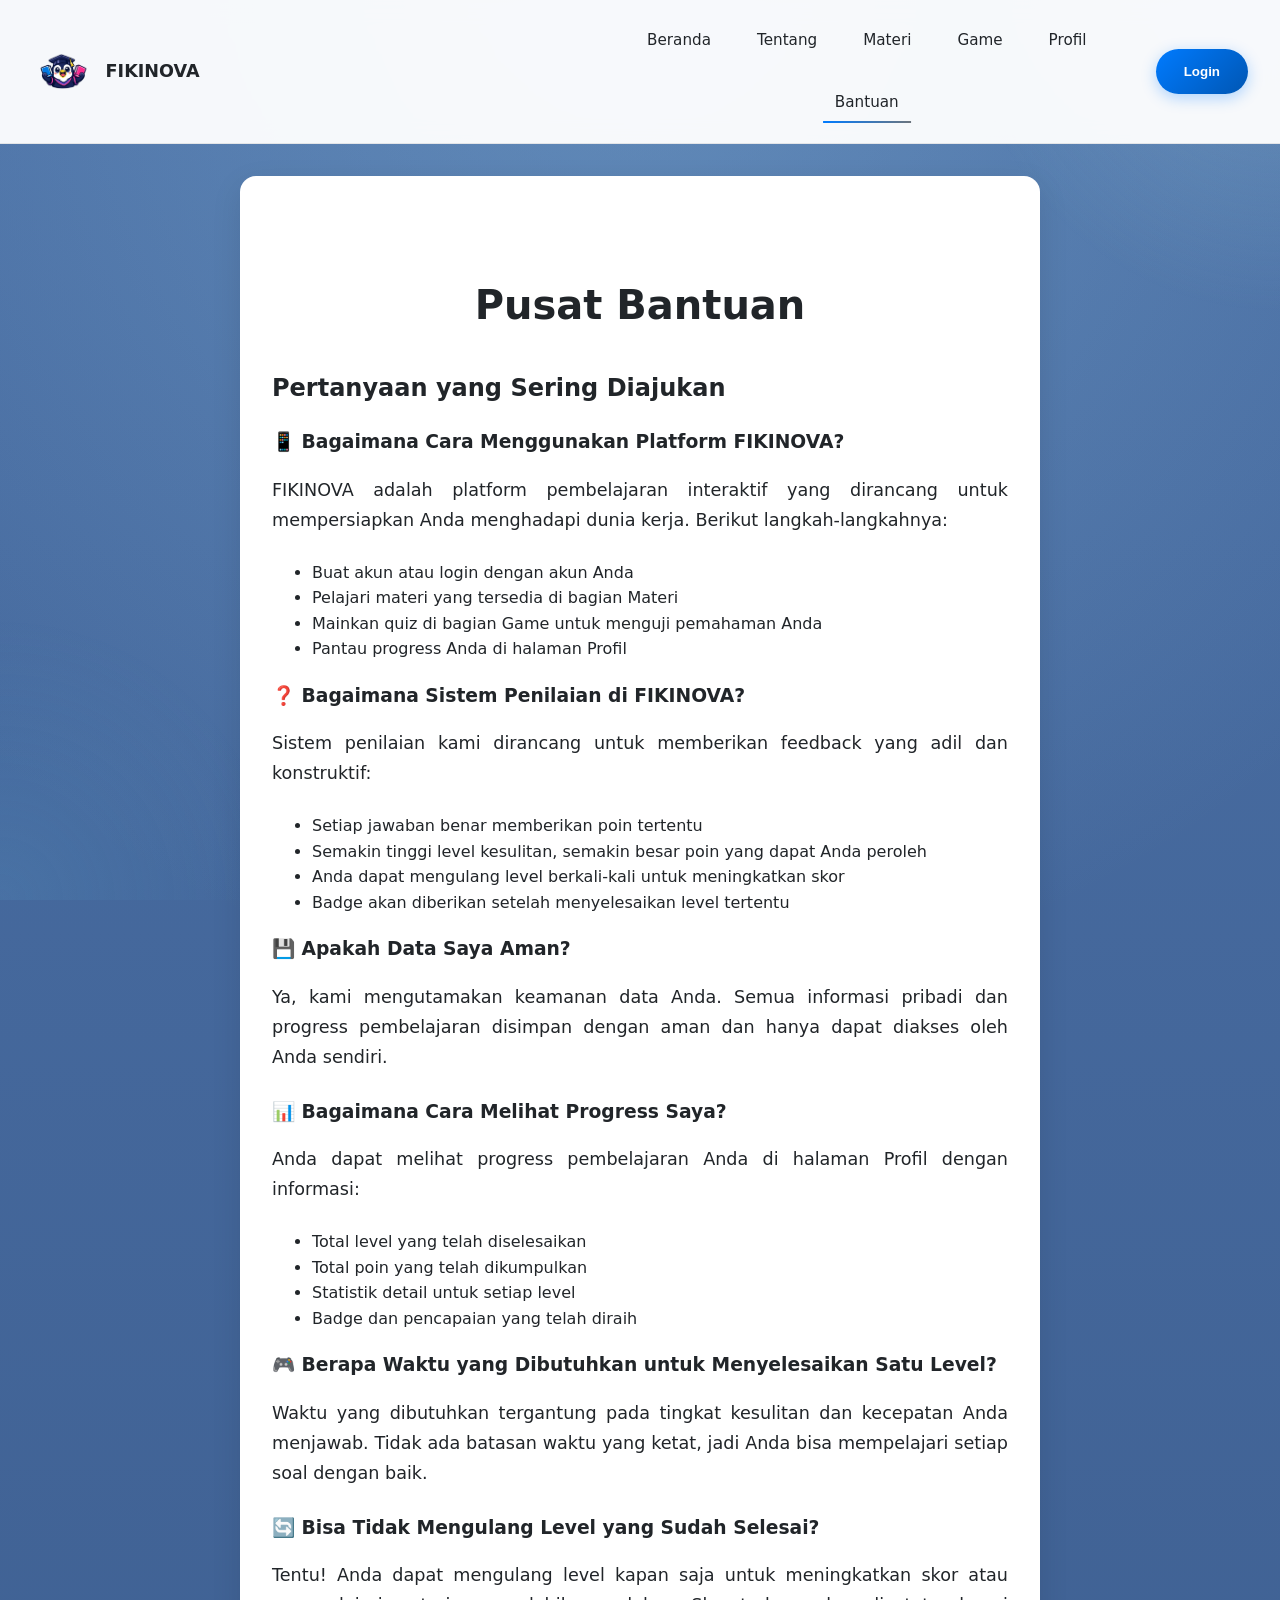
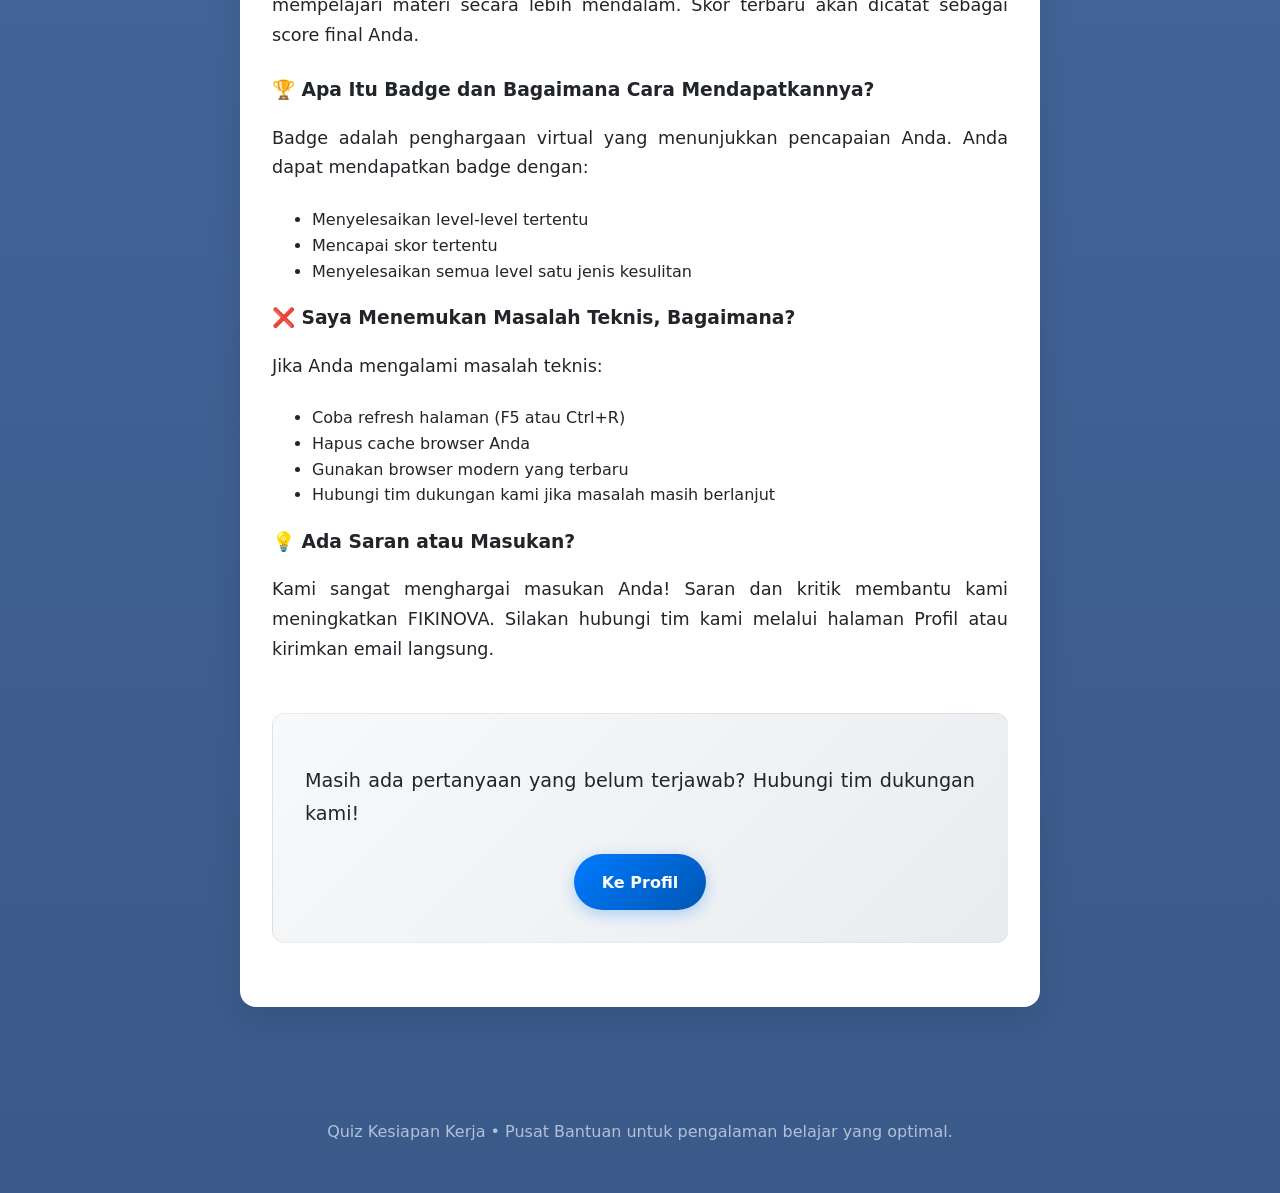
==== pages/bantuan.html @ 4b30118f "first commit" ====
<!DOCTYPE html>
<html lang="id">
<head>
    <meta charset="UTF-8">
    <meta name="viewport" content="width=device-width, initial-scale=1.0">
    <title>Bantuan - Quiz Kesiapan Kerja</title>
    <link rel="icon" type="image/png" href="../img/logo.png">
    <link rel="stylesheet" href="../css/style.css">
    <link rel="stylesheet" href="../css/tentang.css">
</head>
<body>
    <header class="site-header">
        <div class="brand">
            <img src="../img/logo.png" alt="FIKINOVA Logo" class="brand-logo">
            <div>
                <h1>FIKINOVA</h1>
            </div>
        </div>
        <nav class="nav">
            <ul class="menu">
                <li><a href="../index.html" data-page="beranda"><span class="menu-icon">🏠</span> Beranda</a></li>
                <li><a href="tentang.html" data-page="tentang"><span class="menu-icon">ℹ️</span> Tentang</a></li>
                <li><a href="materi.html" data-page="materi"><span class="menu-icon">📚</span> Materi</a></li>
                <li><a href="game.html" data-page="game"><span class="menu-icon">🎮</span> Game</a></li>
                <li><a href="profil.html" data-page="profil"><span class="menu-icon">👤</span> Profil</a></li>
                <li><a href="bantuan.html" data-page="bantuan"><span class="menu-icon">❓</span> Bantuan</a></li>
            </ul>
        </nav>
        <button id="loginButton" class="button button-primary">Login</button>
        <button class="menu-toggle" type="button" aria-label="Toggle menu" aria-expanded="false">
            <span></span>
            <span></span>
            <span></span>
        </button>
    </header>

    <div class="menu-overlay"></div>

    <main>
        <section class="about-section">
            <div class="container">
                <h1>Pusat Bantuan</h1>
                <div class="about-content">
                    <h2>Pertanyaan yang Sering Diajukan</h2>

                    <h3>📱 Bagaimana Cara Menggunakan Platform FIKINOVA?</h3>
                    <p>FIKINOVA adalah platform pembelajaran interaktif yang dirancang untuk mempersiapkan Anda menghadapi dunia kerja. Berikut langkah-langkahnya:</p>
                    <ul>
                        <li>Buat akun atau login dengan akun Anda</li>
                        <li>Pelajari materi yang tersedia di bagian Materi</li>
                        <li>Mainkan quiz di bagian Game untuk menguji pemahaman Anda</li>
                        <li>Pantau progress Anda di halaman Profil</li>
                    </ul>

                    <h3>❓ Bagaimana Sistem Penilaian di FIKINOVA?</h3>
                    <p>Sistem penilaian kami dirancang untuk memberikan feedback yang adil dan konstruktif:</p>
                    <ul>
                        <li>Setiap jawaban benar memberikan poin tertentu</li>
                        <li>Semakin tinggi level kesulitan, semakin besar poin yang dapat Anda peroleh</li>
                        <li>Anda dapat mengulang level berkali-kali untuk meningkatkan skor</li>
                        <li>Badge akan diberikan setelah menyelesaikan level tertentu</li>
                    </ul>

                    <h3>💾 Apakah Data Saya Aman?</h3>
                    <p>Ya, kami mengutamakan keamanan data Anda. Semua informasi pribadi dan progress pembelajaran disimpan dengan aman dan hanya dapat diakses oleh Anda sendiri.</p>

                    <h3>📊 Bagaimana Cara Melihat Progress Saya?</h3>
                    <p>Anda dapat melihat progress pembelajaran Anda di halaman Profil dengan informasi:</p>
                    <ul>
                        <li>Total level yang telah diselesaikan</li>
                        <li>Total poin yang telah dikumpulkan</li>
                        <li>Statistik detail untuk setiap level</li>
                        <li>Badge dan pencapaian yang telah diraih</li>
                    </ul>

                    <h3>🎮 Berapa Waktu yang Dibutuhkan untuk Menyelesaikan Satu Level?</h3>
                    <p>Waktu yang dibutuhkan tergantung pada tingkat kesulitan dan kecepatan Anda menjawab. Tidak ada batasan waktu yang ketat, jadi Anda bisa mempelajari setiap soal dengan baik.</p>

                    <h3>🔄 Bisa Tidak Mengulang Level yang Sudah Selesai?</h3>
                    <p>Tentu! Anda dapat mengulang level kapan saja untuk meningkatkan skor atau mempelajari materi secara lebih mendalam. Skor terbaru akan dicatat sebagai score final Anda.</p>

                    <h3>🏆 Apa Itu Badge dan Bagaimana Cara Mendapatkannya?</h3>
                    <p>Badge adalah penghargaan virtual yang menunjukkan pencapaian Anda. Anda dapat mendapatkan badge dengan:</p>
                    <ul>
                        <li>Menyelesaikan level-level tertentu</li>
                        <li>Mencapai skor tertentu</li>
                        <li>Menyelesaikan semua level satu jenis kesulitan</li>
                    </ul>

                    <h3>❌ Saya Menemukan Masalah Teknis, Bagaimana?</h3>
                    <p>Jika Anda mengalami masalah teknis:</p>
                    <ul>
                        <li>Coba refresh halaman (F5 atau Ctrl+R)</li>
                        <li>Hapus cache browser Anda</li>
                        <li>Gunakan browser modern yang terbaru</li>
                        <li>Hubungi tim dukungan kami jika masalah masih berlanjut</li>
                    </ul>

                    <h3>💡 Ada Saran atau Masukan?</h3>
                    <p>Kami sangat menghargai masukan Anda! Saran dan kritik membantu kami meningkatkan FIKINOVA. Silakan hubungi tim kami melalui halaman Profil atau kirimkan email langsung.</p>

                    <div class="cta-section">
                        <p>Masih ada pertanyaan yang belum terjawab? Hubungi tim dukungan kami!</p>
                        <a href="profil.html" class="button button-primary">Ke Profil</a>
                    </div>
                </div>
            </div>
        </section>
    </main>

    <footer class="site-footer">
        <p>Quiz Kesiapan Kerja • Pusat Bantuan untuk pengalaman belajar yang optimal.</p>
    </footer>

    <script src="../js/main.js"></script>
</body>
</html>
---- css/style.css ----
:root {
    --bg: #0F172E;
    --surface: #1A2847;
    --primary: #4F46E5;
    --secondary: #EC4899;
    --accent: #A855F7;
    --light: #FFFFFF;
    --muted: #D9D9D9;
    --text: #F4F7FF;
    --shadow: rgba(0, 0, 0, 0.25);
}

* {
    box-sizing: border-box;
}

html {
    scroll-behavior: smooth;
}

body {
    margin: 0;
    font-family: Inter, system-ui, -apple-system, BlinkMacSystemFont, 'Segoe UI', sans-serif;
    background: radial-gradient(circle at top, rgba(79, 70, 229, 0.3), transparent 35%),
                radial-gradient(circle at bottom right, rgba(236, 72, 153, 0.2), transparent 40%),
                linear-gradient(135deg, #0F172E 0%, #1a1a3a 50%, #2c1a4a 100%);
    color: var(--text);
    overflow-x: hidden;
}

body::before {
    content: '';
    position: fixed;
    inset: 0;
    background: radial-gradient(circle at top right, rgba(168, 85, 247, 0.15), transparent 20%),
                radial-gradient(circle at bottom left, rgba(79, 70, 229, 0.12), transparent 18%),
                radial-gradient(circle at center, rgba(236, 72, 153, 0.08), transparent 30%);
    pointer-events: none;
}

.site-header {
    position: sticky;
    top: 0;
    z-index: 10;
    display: flex;
    flex-wrap: wrap;
    align-items: center;
    justify-content: space-between;
    gap: 1rem;
    padding: 1.25rem 2rem;
    background: linear-gradient(135deg, rgba(15, 23, 46, 0.95), rgba(42, 26, 74, 0.95));
    border-bottom: 1px solid rgba(79, 70, 229, 0.2);
}

.brand {
    display: flex;
    align-items: center;
    gap: 10px;
}

.brand h1 {
    margin: 0;
    font-size: 1.1rem;
    white-space: nowrap;
}

.brand-logo {
    width: 40px;
    height: 40px;
    object-fit: cover;
    border-radius: 8px;
    background: transparent;
}

.brand h1 {
    margin: 0;
    font-size: 1.1rem;
}

.brand p {
    margin: 0.25rem 0 0;
    color: var(--muted);
    font-size: 0.92rem;
}

/* NAVBAR */
.nav {
    flex: 1; 
    display: flex;
    justify-content: center; 
    align-items: center;
    position: relative;
}

.menu-toggle {
    display: none;
    border: none;
    background: transparent;
    cursor: pointer;
    padding: 0.45rem;
    align-items: center;
    justify-content: center;
    flex-direction: column;
    gap: 5px;
}

.menu-toggle span {
    display: block;
    width: 24px;
    height: 2.5px;
    background: var(--light);
    border-radius: 999px;
}

.menu {
    display: flex;
    list-style: none;
    gap: 12px;
    justify-content: center;
    flex-wrap: nowrap;
    position: static;
    background: none;
    box-shadow: none;
    padding: 0;
}

.menu-title {
    display: none;
}

.menu::before {
    display: none;
}

.menu-icon {
    display: none;
}


.menu a {
    padding: 8px 12px;
    border-radius: 12px;
    display: block;
    text-decoration: none;
    color: var(--light);
    font-weight: 500;
    transition: all 0.3s ease;
    position: relative;
    white-space: nowrap;
    font-size: 0.95rem;
}

.menu a::after {
    content: '';
    position: absolute;
    bottom: 0;
    left: 50%;
    width: 0;
    height: 2px;
    background: linear-gradient(90deg, var(--primary), var(--secondary));
    transition: all 0.3s ease;
    transform: translateX(-50%);
}

.menu a:hover::after,
.menu a.active::after {
    width: 100%;
}

.menu a:hover,
.menu a.active {
    color: var(--accent);
}



.button {
    border: none;
    border-radius: 999px;
    font-weight: 700;
    cursor: pointer;
    transition: transform 0.2s ease, box-shadow 0.2s ease, background-color 0.2s ease;
}

.button:hover {
    transform: translateY(-1px);
}

.button-primary {

    background: linear-gradient(135deg, var(--primary), var(--secondary));
    color: var(--light);
    padding: 0.95rem 1.75rem;
    box-shadow: 0 18px 40px rgba(79, 70, 229, 0.35);
}

.button-secondary,
.button-tertiary {
    background: rgba(15, 15, 15, 0.08);
    color: var(--light);
    padding: 0.95rem 1.75rem;
}

.button-secondary:hover,
.button-tertiary:hover {
    background: rgba(255, 255, 255, 0.14);
}

main {
    padding: 2rem 2rem 4rem;
    position: relative;
    max-width: 1200px;
    margin: 0 auto;
}

.hero {
    display: grid;
    grid-template-columns: 1.2fr 0.8fr;
    gap: 2rem;
    align-items: center;
    min-height: calc(100vh - 96px);
    padding-top: 2rem;
}

.hero-copy {
    max-width: 620px;
}

.eyebrow {
    display: inline-block;
    margin-bottom: 1rem;
    color: var(--secondary);
    text-transform: uppercase;
    letter-spacing: 0.18em;
    font-size: 0.82rem;
}

.hero h2 {
    margin: 0;
    font-size: clamp(2.8rem, 4vw, 4.2rem);
    line-height: 1.02;
}

.hero p {
    margin: 1.4rem 0 0;
    color: rgba(244, 247, 255, 0.9);
    font-size: 1.05rem;
    line-height: 1.8;
}

.hero-actions {
    display: flex;
    flex-wrap: wrap;
    gap: 1rem;
    margin-top: 2rem;
}

.hero-visual {
    display: grid;
    place-items: center;
    position: relative;
    overflow: hidden;
}

.decorative-circle {
    position: absolute;
    border-radius: 50%;
    background: rgba(79, 70, 229, 0.12);
    pointer-events: none;
}

.circle-1 {
    width: 120px;
    height: 120px;
    top: 10%;
    right: 10%;
}

.circle-2 {
    width: 80px;
    height: 80px;
    bottom: 20%;
    left: 15%;
}

.hero-image {
    width: 100%;
    max-width: 400px;
    height: auto;
    border-radius: 28px;
}

.feature-grid {
    display: grid;
    grid-template-columns: repeat(3, minmax(320px, 1fr));
    gap: 1.2rem;
    margin: 4rem 0;
}

.feature-card {
    border-radius: 24px;
    padding: 2rem;
    background: rgba(255, 255, 255, 0.05);
    border: 1px solid rgba(255, 255, 255, 0.08);
}

.feature-card h3 {
    margin-top: 0;
    font-size: 1.25rem;
}

.feature-card p {
    margin: 1rem 0 0;
    color: rgba(244, 247, 255, 0.82);
    line-height: 1.7;
}

.how-it-works {
    padding: 3rem 0;
}

.section-header h2 {
    margin: 0.5rem 0 0;
    font-size: 2.4rem;
}

.steps {
    display: grid;
    grid-template-columns: repeat(3, minmax(200px, 1fr));
    gap: 1.5rem;
    margin-top: 2rem;
}

.step {
    padding: 2rem;
    border-radius: 24px;
    background: rgba(255, 255, 255, 0.05);
    border: 1px solid rgba(255, 255, 255, 0.08);
}

.step span {
    display: inline-flex;
    width: 2.7rem;
    height: 2.7rem;
    align-items: center;
    justify-content: center;
    margin-bottom: 1rem;
    border-radius: 50%;
    background: linear-gradient(135deg, var(--primary), var(--accent));
    color: var(--light);
    font-weight: 800;
}

.step h4 {
    margin: 0 0 0.75rem;
}

.step p {
    margin: 0;
    color: rgba(244, 247, 255, 0.82);
    line-height: 1.7;
}

.cta-banner {
    display: flex;
    align-items: center;
    justify-content: space-between;
    gap: 2rem;
    margin: 4rem 0 0;
    padding: 2.5rem 2rem;
    border-radius: 28px;
    background: linear-gradient(135deg, rgba(79, 70, 229, 0.2), rgba(236, 72, 153, 0.15));
    border: 1px solid rgba(168, 85, 247, 0.3);
}

.cta-banner h2 {
    margin: 0;
    font-size: 2rem;
}

.cta-banner p {
    margin: 1rem 0 0;
    max-width: 640px;
    color: rgba(244, 247, 255, 0.9);
    line-height: 1.7;
}

.site-footer {
    text-align: center;
    padding: 2rem 1rem;
    color: rgba(244, 247, 255, 0.65);
}

.menu-overlay {
    position: fixed;
    inset: 0;
    background: rgba(0, 0, 0, 0);
    z-index: 20;
    display: none;
    transition: background 0.3s ease;
}

.menu-overlay.active {
    /* display: block;  senngaja dimatikan*/
    background: rgba(0, 0, 0, 0.45);
    z-index: 38;
    pointer-events: auto;
}

@media (max-width: 960px) {
    .site-header {
        padding: 1rem 1.5rem;
    }

    .hero {
        grid-template-columns: 1fr;
        min-height: auto;
        padding-top: 1.5rem;
    }

    .hero-visual {
        margin-top: 2rem;
    }

    .hero-copy {
        max-width: 100%;
    }

    .feature-grid,
    .steps {
        grid-template-columns: 1fr;
    }

    .cta-banner {
        flex-direction: column;
        text-align: center;
    }

    .cta-banner button {
        width: 100%;
        max-width: 400px;
        margin: 0 auto;
    }
}

@media (max-width: 768px) {
    .site-header {
        padding: 1rem 1rem 1rem 1rem;
        padding-right: 5rem;
    }

    .brand h1 {
        font-size: 1rem;
    }

    .nav {
        width: 100%;
    }

    .menu-toggle {
        display: flex;
        position: fixed;
        top: 1rem;
        right: 1rem;
        z-index: 45;
        background: rgba(15, 23, 46, 0.85);
        padding: 0.65rem;
        border-radius: 12px;
        box-shadow: 0 12px 26px rgba(0, 0, 0, 0.25);
        transition: transform 0.3s ease, background 0.3s ease;
    }

    .menu-toggle:hover {
        transform: scale(1.02);
    }

    .menu-toggle span {
        width: 24px;
        height: 2.5px;
        background: var(--light);
        border-radius: 999px;
        transition: transform 0.35s ease, opacity 0.25s ease;
    }

    .menu-toggle.open span:nth-child(1) {
        transform: translateY(7px) rotate(45deg);
    }

    .menu-toggle.open span:nth-child(2) {
        opacity: 0;
    }

    .menu-toggle.open span:nth-child(3) {
        transform: translateY(-7px) rotate(-45deg);
    }

    .menu {
        position: fixed;
        top: 0;
        right: -100%;
        width: 280px;
        height: 100vh;
        flex-direction: column;
        align-items: stretch;
        gap: 0;
        background: linear-gradient(135deg, rgba(15, 23, 46, 0.98), rgba(42, 26, 74, 0.98));
        border-left: 1px solid rgba(79, 70, 229, 0.3);
        padding: 5rem 0 1rem;
        display: flex;
        z-index: 42;
        transition: right 0.35s cubic-bezier(0.4, 0, 0.2, 1);
        box-shadow: -20px 0 60px rgba(79, 70, 229, 0.4), -5px 0 20px rgba(0, 0, 0, 0.3);
        overflow-y: auto;
        pointer-events: auto;
    }

    .menu.open {
        right: 0;
    }

    .menu li {
        border-bottom: 1px solid rgba(255, 255, 255, 0.05);
        opacity: 0;
        transform: translateX(20px);
    }

    .menu.open li {
        animation: slideFadeIn 0.35s ease forwards;
    }

    .menu.open li:nth-child(1) {
        animation-delay: 0.08s;
    }

    .menu.open li:nth-child(2) {
        animation-delay: 0.14s;
    }

    .menu.open li:nth-child(3) {
        animation-delay: 0.20s;
    }

    .menu.open li:nth-child(4) {
        animation-delay: 0.26s;
    }

    .menu.open li:nth-child(5) {
        animation-delay: 0.32s;
    }

    .menu.open li:nth-child(6) {
        animation-delay: 0.38s;
    }

    .menu a {
        padding: 1rem 1.5rem;
        width: 100%;
        border-radius: 0;
        transition: all 0.3s ease;
        display: flex;
        align-items: center;
        position: relative;
        z-index: 40;
        pointer-events: auto;
        cursor: pointer;
    }

    .menu-icon {
        display: inline-block;
        margin-right: 0.75rem;
        font-size: 1.2rem;
    }

    .menu a:hover {
        transform: translateX(8px);
        background: rgba(79, 70, 229, 0.2);
        color: var(--accent);
    }

    .menu a.active {
        background: rgba(79, 70, 229, 0.2);
        color: var(--accent);
        transform: translateX(8px);
    }

    .menu a.active::after {
        width: 100%;
    }

    .menu {
        gap: 0.25rem;
    }

    .menu {
        justify-content: flex-start;
    }

    body.menu-open {
        overflow: hidden;
    }

    @keyframes slideFadeIn {
        from {
            opacity: 0;
            transform: translateX(20px);
        }
        to {
            opacity: 1;
            transform: translateX(0);
        }
    }

    .hero h2 {
        font-size: clamp(2.2rem, 8vw, 3rem);
    }

    .hero-actions {
        flex-direction: column;
        width: 100%;
    }

    .hero-actions .button {
        width: 100%;
    }

    .hero-image {
        max-width: 100%;
    }

    .feature-card,
    .step {
        padding: 1.6rem;
    }

    .cta-banner {
        padding: 2rem 1.5rem;
    }
}

@media (max-width: 600px) {
    .site-header,
    main {
        padding-left: 1rem;
        padding-right: 1rem;
    }

    .site-header {
        gap: 0.75rem;
    }

    .hero {
        gap: 1.25rem;
    }

    .hero h2 {
        font-size: clamp(2rem, 10vw, 2.6rem);
    }

    .hero p {
        font-size: 1rem;
    }

    .hero-actions {
        gap: 0.85rem;
    }

    .cta-banner {
        padding: 1.5rem 1rem;
    }

    .cta-banner h2 {
        font-size: 1.6rem;
    }
}

@media (max-width: 480px) {
    .site-header {
        padding: 0.9rem 0.85rem;
    }

    .hero {
        padding-top: 1rem;
    }

    .hero-actions {
        gap: 0.75rem;
    }

    .hero h2 {
        font-size: 1.95rem;
    }

    .hero p,
    .cta-banner p {
        font-size: 0.98rem;
    }

    .feature-card,
    .step {
        padding: 1.25rem;
    }

    .cta-banner {
        padding: 1.25rem 0.85rem;
    }
}
---- css/tentang.css ----
/* Tentang Page Styles */

:root {
    --bg-light: #f8f9fa;
    --surface-light: #ffffff;
    --primary: #007bff;
    --secondary: #6c757d;
    --text-dark: #212529;
    --text-muted: #6c757d;
    --shadow: rgba(0, 0, 0, 0.1);
}

* {
    box-sizing: border-box;
}

body {
    font-family: Inter, system-ui, -apple-system, BlinkMacSystemFont, 'Segoe UI', sans-serif;
    line-height: 1.6;
    color: var(--text-dark);
    margin: 0;
    padding: 0;
    background: radial-gradient(circle at top, rgba(154, 205, 235, 0.3), transparent 35%),
                linear-gradient(180deg, #4a6fa5 0%, #3a5a8a 100%);
}

body::before {
    content: '';
    position: fixed;
    inset: 0;
    background: radial-gradient(circle at top right, rgba(169, 214, 229, 0.25), transparent 20%),
                radial-gradient(circle at bottom left, rgba(95, 168, 211, 0.15), transparent 18%),
                radial-gradient(circle at center, rgba(255, 255, 255, 0.08), transparent 30%);
    pointer-events: none;
}


.site-header {
    position: sticky;
    top: 0;
    z-index: 10;
    display: flex;
    flex-wrap: wrap;
    align-items: center;
    justify-content: space-between;
    gap: 1rem;
    padding: 1.25rem 2rem;
    background: rgba(255, 255, 255, 0.95);
    border-bottom: 1px solid rgba(0, 0, 0, 0.08);
    backdrop-filter: blur(10px);
}

.brand {
    display: flex;
    flex: 1;
    align-items: center;
    gap: 0.85rem;
}

.brand-logo {
    width: 60px;
    height: 60px;
    object-fit: cover;
    border-radius: 8px;
}

.brand h1 {
    margin: 0;
    font-size: 1.1rem;
    color: var(--text-dark);
}

.nav {
    flex: 1;
    display: flex;
    justify-content: center;
    align-items: center;
    position: relative;
}

.menu-toggle {
    display: none;
    border: none;
    background: transparent;
    cursor: pointer;
    padding: 0.45rem;
    margin-right: 1rem;
    align-items: center;
    justify-content: center;
    gap: 0.3rem;
}

.menu-toggle span {
    display: block;
    width: 24px;
    height: 2.5px;
    background: var(--text-dark);
    border-radius: 999px;
}

.nav .menu {
    display: flex;
    list-style: none;
    margin: 0;
    padding: 0;
    gap: 22px;
    justify-content: center;
    flex-wrap: wrap;
}

.nav .menu a {
    text-decoration: none;
    color: var(--text-dark);
    font-weight: 500;
    transition: color 0.2s ease;
}

.nav .menu a:hover {
    color: var(--primary);
}

.button {
    border: none;
    border-radius: 999px;
    font-weight: 700;
    cursor: pointer;
    transition: transform 0.2s ease, box-shadow 0.2s ease, background-color 0.2s ease;
    text-decoration: none;
    display: inline-block;
}

.button:hover {
    transform: translateY(-1px);
}

.button-primary {
    background: linear-gradient(135deg, var(--primary), #0056b3);
    color: white;
    padding: 0.95rem 1.75rem;
    box-shadow: 0 4px 15px rgba(0, 123, 255, 0.3);
}

.button-primary:hover {
    background: linear-gradient(135deg, #0056b3, #004085);
}

main {
    padding: 2rem 2rem 4rem;
    position: relative;
    max-width: 1200px;
    margin: 0 auto;
    overflow-x: hidden;
}

.about-section {
    padding: 4rem 2rem;
    max-width: 800px;
    margin: 0 auto;
    background: var(--surface-light);
    border-radius: 16px;
    box-shadow: 0 10px 30px var(--shadow);
}

.container {
    max-width: 100%;
}

.about-section h1 {
    text-align: center;
    margin-bottom: 2rem;
    color: var(--text-dark);
    font-size: 2.5rem;
    font-weight: 700;
}

.about-content p {
    margin-bottom: 1.5rem;
    font-size: 1.1rem;
    text-align: justify;
    line-height: 1.7;
    color: var(--text-dark);
}

.cta-section {
    text-align: center;
    margin-top: 3rem;
    padding: 2rem;
    background: linear-gradient(135deg, #f8f9fa, #e9ecef);
    border-radius: 12px;
    border: 1px solid rgba(0, 0, 0, 0.05);
}

.cta-section p {
    margin-bottom: 1.5rem;
    font-size: 1.2rem;
    font-weight: 500;
    color: var(--text-dark);
}

@media (max-width: 768px) {
    .site-header {
        flex-direction: column;
        padding: 1rem;
    }

    .nav .menu {
        display: none;
        flex-direction: column;
        margin-top: 1rem;
        position: absolute;
        top: 100%;
        left: 0;
        right: 0;
        background-color: var(--surface-light);
        box-shadow: 0 2px 4px var(--shadow);
        padding: 1rem;
        border-radius: 0 0 8px 8px;
    }

    .menu.open {
        display: flex;
    }

    .menu-toggle {
        display: flex;
    }

    .nav .menu li {
        margin: 0.5rem 0;
        border-bottom: 1px solid rgba(0, 0, 0, 0.05);
    }

    .nav .menu li:last-child {
        border-bottom: none;
    }

    .nav .menu a {
        padding: 0.5rem 0;
        width: 100%;
        display: block;
    }

    .about-section {
        padding: 2rem 1rem;
        margin: 1rem;
        border-radius: 12px;
    }

    .about-section h1 {
        font-size: 2rem;
    }

    .cta-section {
        padding: 1.5rem;
    }

    .button-primary {
        width: 100%;
        max-width: 320px;
    }

    main {
        padding: 1rem;
    }
}

@media (max-width: 480px) {
    .site-header {
        padding: 0.85rem;
    }

    .about-section {
        padding: 1.5rem 1rem;
        margin: 0.75rem;
    }

    .about-section h1 {
        font-size: 1.8rem;
    }

    .about-content p,
    .cta-section p {
        font-size: 1rem;
    }
}
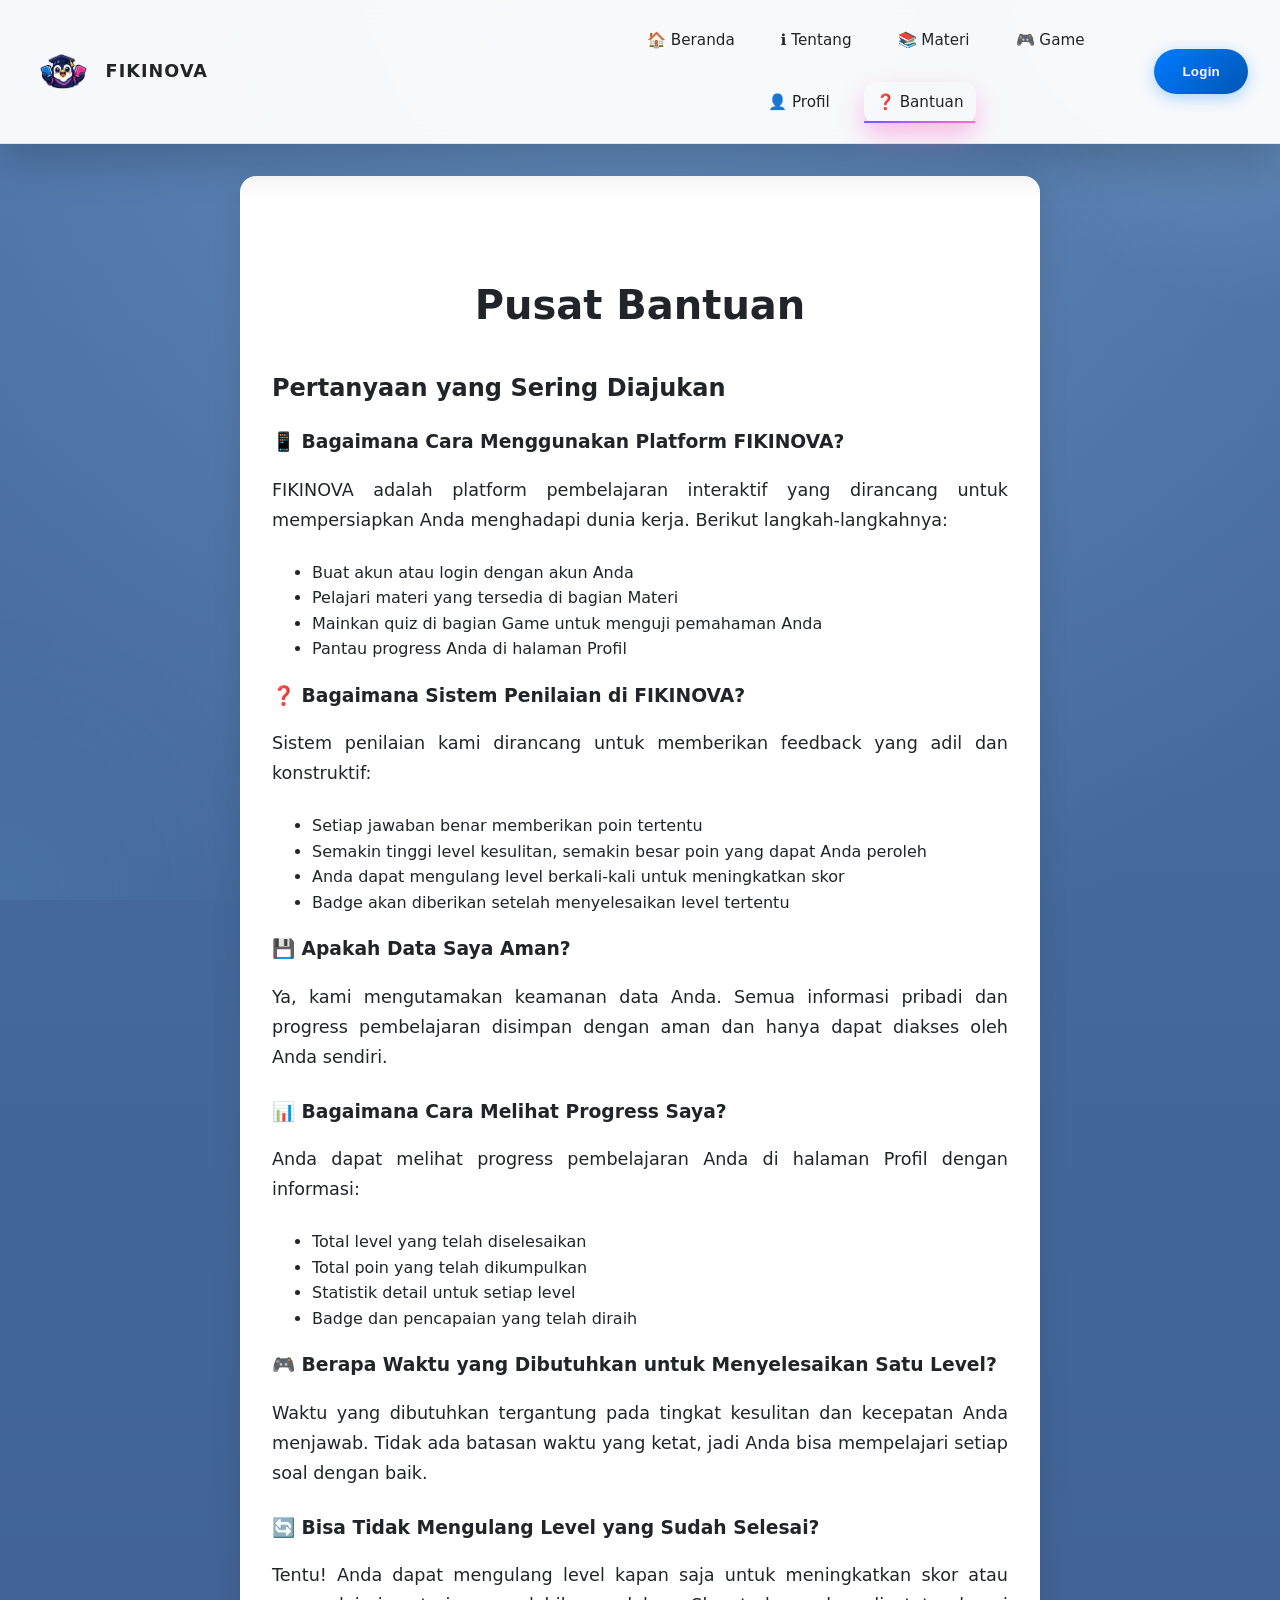
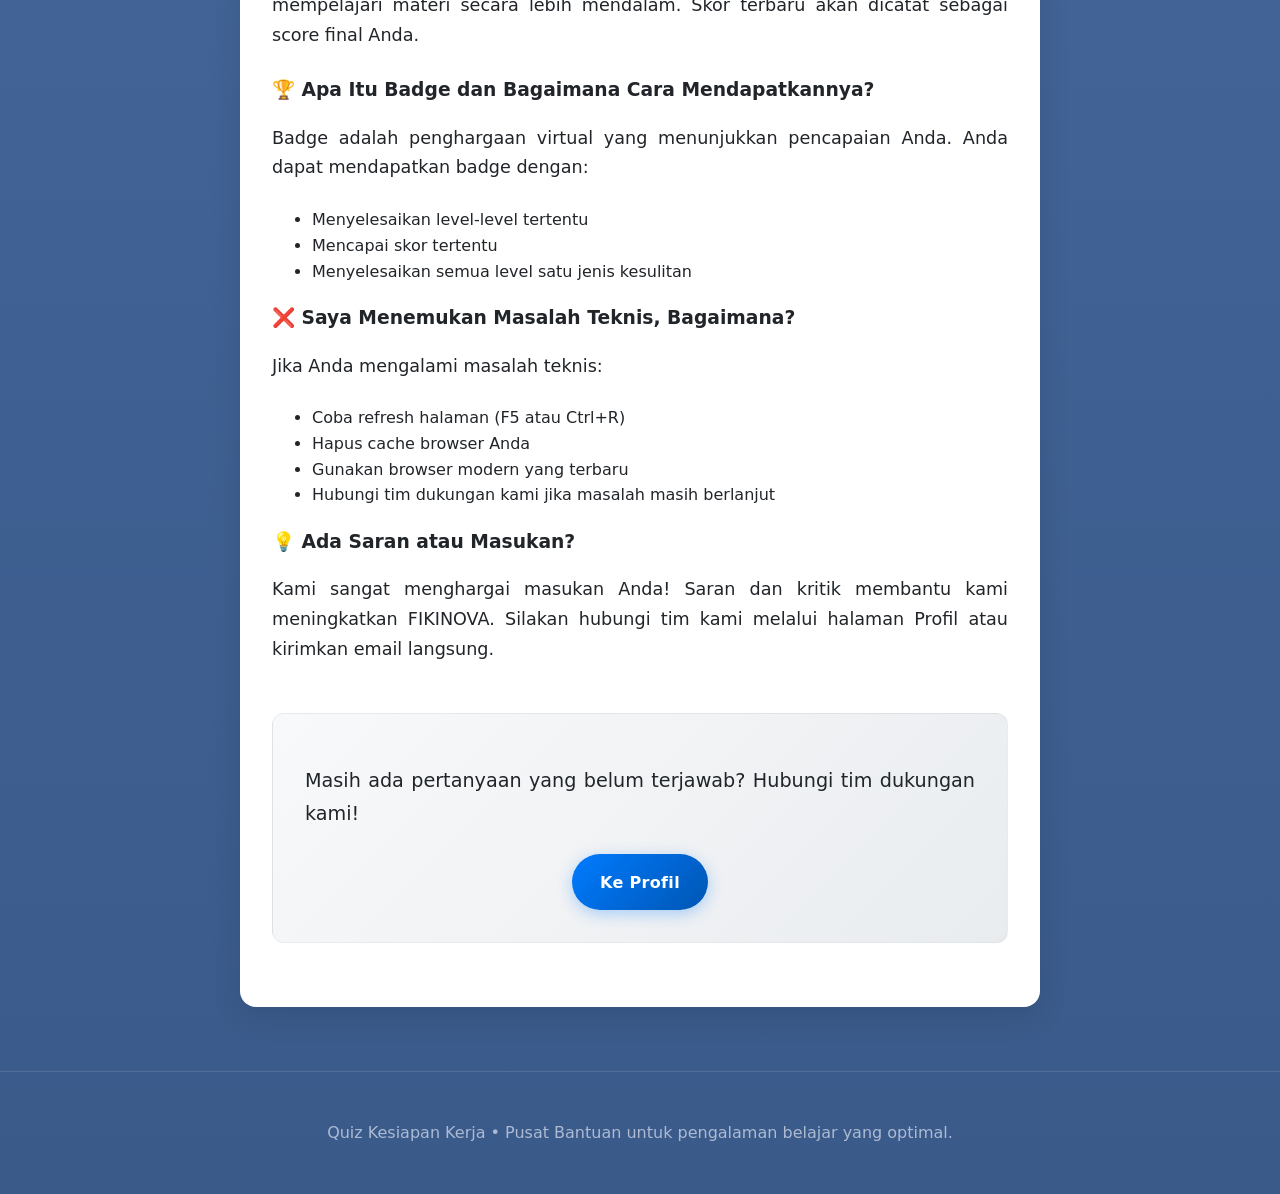
==== commit 156e7cef: "Update style, pages, dan tambah background image" ====
--- a/pages/bantuan.html
+++ b/pages/bantuan.html
@@ -1,5 +1,6 @@
 <!DOCTYPE html>
 <html lang="id">
+
 <head>
     <meta charset="UTF-8">
     <meta name="viewport" content="width=device-width, initial-scale=1.0">
@@ -8,6 +9,7 @@
     <link rel="stylesheet" href="../css/style.css">
     <link rel="stylesheet" href="../css/tentang.css">
 </head>
+
 <body>
     <header class="site-header">
         <div class="brand">
@@ -23,14 +25,12 @@
                 <li><a href="materi.html" data-page="materi"><span class="menu-icon">📚</span> Materi</a></li>
                 <li><a href="game.html" data-page="game"><span class="menu-icon">🎮</span> Game</a></li>
                 <li><a href="profil.html" data-page="profil"><span class="menu-icon">👤</span> Profil</a></li>
-                <li><a href="bantuan.html" data-page="bantuan"><span class="menu-icon">❓</span> Bantuan</a></li>
+                <li><a href="bantuan.html" data-page="bantuan" class="active"><span class="menu-icon">❓</span> Bantuan</a></li>
             </ul>
         </nav>
         <button id="loginButton" class="button button-primary">Login</button>
         <button class="menu-toggle" type="button" aria-label="Toggle menu" aria-expanded="false">
-            <span></span>
-            <span></span>
-            <span></span>
+            &#9776;
         </button>
     </header>
 
@@ -114,4 +114,5 @@
 
     <script src="../js/main.js"></script>
 </body>
-</html>
+
+</html>
--- a/css/style.css
+++ b/css/style.css
@@ -1,13 +1,14 @@
-:root {
-    --bg: #0F172E;
-    --surface: #1A2847;
-    --primary: #4F46E5;
-    --secondary: #EC4899;
-    --accent: #A855F7;
-    --light: #FFFFFF;
-    --muted: #D9D9D9;
-    --text: #F4F7FF;
-    --shadow: rgba(0, 0, 0, 0.25);
+﻿:root {
+    --bg: #0f1226;
+    --navy: #0f1226;
+    --indigo: #3a3a8f;
+    --purple: #6a5cff;
+    --pink: #ff6ec7;
+    --text: #f4f5ff;
+    --muted: rgba(244, 245, 255, 0.72);
+    --surface: rgba(18, 22, 58, 0.72);
+    --border: rgba(255, 255, 255, 0.08);
+    --shadow: rgba(0, 0, 0, 0.24);
 }
 
 * {
@@ -20,76 +21,119 @@
 
 body {
     margin: 0;
-    font-family: Inter, system-ui, -apple-system, BlinkMacSystemFont, 'Segoe UI', sans-serif;
-    background: radial-gradient(circle at top, rgba(79, 70, 229, 0.3), transparent 35%),
-                radial-gradient(circle at bottom right, rgba(236, 72, 153, 0.2), transparent 40%),
-                linear-gradient(135deg, #0F172E 0%, #1a1a3a 50%, #2c1a4a 100%);
-    color: var(--text);
-    overflow-x: hidden;
-}
-
-body::before {
+    padding: 0;
+    font-family: 'Poppins', sans-serif;
+    background: linear-gradient(rgba(6, 7, 20, 0.6), rgba(35, 21, 98, 0.7)), url('../img/background.png');
+    background-position: top center;
+    background-repeat: no-repeat;
+    min-height: 100vh;
+}
+
+body::after {
     content: '';
     position: fixed;
     inset: 0;
-    background: radial-gradient(circle at top right, rgba(168, 85, 247, 0.15), transparent 20%),
-                radial-gradient(circle at bottom left, rgba(79, 70, 229, 0.12), transparent 18%),
-                radial-gradient(circle at center, rgba(236, 72, 153, 0.08), transparent 30%);
+    background-image: radial-gradient(circle, rgba(255, 255, 255, 0.06) 1px, transparent 1px), radial-gradient(circle, rgba(255, 169, 102, 0.05) 1px, transparent 1px);
+    background-size: 10px 10px, 30px 30px;
+    opacity: 0.12;
     pointer-events: none;
 }
 
 .site-header {
     position: sticky;
     top: 0;
-    z-index: 10;
+    z-index: 30;
     display: flex;
-    flex-wrap: wrap;
     align-items: center;
     justify-content: space-between;
     gap: 1rem;
     padding: 1.25rem 2rem;
-    background: linear-gradient(135deg, rgba(15, 23, 46, 0.95), rgba(42, 26, 74, 0.95));
-    border-bottom: 1px solid rgba(79, 70, 229, 0.2);
+    background: rgba(7, 9, 27, 0.96);
+    border-bottom: 1px solid rgba(106, 92, 255, 0.24);
+    box-shadow: 0 18px 40px rgba(0, 0, 0, 0.18);
+}
+
+.header-actions {
+    display: flex;
+    align-items: center;
+    gap: 1rem;
 }
 
 .brand {
     display: flex;
     align-items: center;
-    gap: 10px;
+    gap: 0.9rem;
+}
+
+.brand-logo {
+    width: 42px;
+    height: 42px;
+    object-fit: cover;
+    border-radius: 12px;
 }
 
 .brand h1 {
     margin: 0;
     font-size: 1.1rem;
+    letter-spacing: 0.06em;
+    color: rgba(248, 250, 255, 0.95);
+}
+
+.nav {
+    flex: 1;
+    display: flex;
+    justify-content: center;
+}
+
+.menu {
+    display: flex;
+    gap: 1.25rem;
+    list-style: none;
+    margin: 0;
+    padding: 0;
+    align-items: center;
+    transition: transform 0.3s ease;
+}
+
+.menu a {
+    padding: 8px 12px;
+    border-radius: 12px;
+    display: block;
+    text-decoration: none;
+    color: var(--text);
+    font-weight: 500;
+    transition: all 0.3s ease;
+    position: relative;
     white-space: nowrap;
-}
-
-.brand-logo {
-    width: 40px;
-    height: 40px;
-    object-fit: cover;
-    border-radius: 8px;
-    background: transparent;
-}
-
-.brand h1 {
-    margin: 0;
-    font-size: 1.1rem;
-}
-
-.brand p {
-    margin: 0.25rem 0 0;
-    color: var(--muted);
-    font-size: 0.92rem;
-}
-
-/* NAVBAR */
-.nav {
-    flex: 1; 
-    display: flex;
-    justify-content: center; 
-    align-items: center;
-    position: relative;
+    font-size: 0.95rem;
+}
+
+.menu a::after {
+    content: '';
+    position: absolute;
+    bottom: 0;
+    left: 50%;
+    width: 0;
+    height: 2px;
+    background: linear-gradient(90deg, var(--purple), var(--pink));
+    transition: all 0.3s ease;
+    transform: translateX(-50%);
+}
+
+.menu a:hover::after,
+.menu a.active::after {
+    width: 100%;
+}
+
+.menu a:hover,
+.menu a.active {
+    color: var(--pink);
+    box-shadow: 0 12px 25px rgba(255, 110, 199, 0.45);
+}
+
+.menu a:active {
+    box-shadow: 0 8px 20px rgba(255, 110, 199, 0.6);
+    transform: translateY(0);
 }
 
 .menu-toggle {
@@ -102,82 +146,45 @@
     justify-content: center;
     flex-direction: column;
     gap: 5px;
+    border-radius: 12px;
+    transition: all 0.3s ease;
+}
+
+.menu-toggle:hover {
+    background: rgba(255, 255, 255, 0.08);
+}
+
+.menu-toggle:active {
+    box-shadow: 0 12px 25px rgba(255, 110, 199, 0.45);
+    transform: translateY(0);
 }
 
 .menu-toggle span {
     display: block;
     width: 24px;
     height: 2.5px;
-    background: var(--light);
+    background: var(--text);
     border-radius: 999px;
-}
-
-.menu {
-    display: flex;
-    list-style: none;
-    gap: 12px;
-    justify-content: center;
-    flex-wrap: nowrap;
-    position: static;
-    background: none;
-    box-shadow: none;
-    padding: 0;
-}
-
-.menu-title {
-    display: none;
-}
-
-.menu::before {
-    display: none;
-}
-
-.menu-icon {
-    display: none;
-}
-
-
-.menu a {
-    padding: 8px 12px;
-    border-radius: 12px;
-    display: block;
-    text-decoration: none;
-    color: var(--light);
-    font-weight: 500;
     transition: all 0.3s ease;
-    position: relative;
-    white-space: nowrap;
-    font-size: 0.95rem;
-}
-
-.menu a::after {
-    content: '';
-    position: absolute;
-    bottom: 0;
-    left: 50%;
-    width: 0;
-    height: 2px;
-    background: linear-gradient(90deg, var(--primary), var(--secondary));
-    transition: all 0.3s ease;
-    transform: translateX(-50%);
-}
-
-.menu a:hover::after,
-.menu a.active::after {
-    width: 100%;
-}
-
-.menu a:hover,
-.menu a.active {
-    color: var(--accent);
-}
-
-
+}
+
+.menu-toggle.open span:nth-child(1) {
+    transform: rotate(45deg) translate(6px, 6px);
+}
+
+.menu-toggle.open span:nth-child(2) {
+    opacity: 0;
+}
+
+.menu-toggle.open span:nth-child(3) {
+    transform: rotate(-45deg) translate(6px, -6px);
+}
 
 .button {
     border: none;
     border-radius: 999px;
     font-weight: 700;
+    letter-spacing: 0.02em;
     cursor: pointer;
     transition: transform 0.2s ease, box-shadow 0.2s ease, background-color 0.2s ease;
 }
@@ -187,65 +194,106 @@
 }
 
 .button-primary {
-
-    background: linear-gradient(135deg, var(--primary), var(--secondary));
-    color: var(--light);
-    padding: 0.95rem 1.75rem;
-    box-shadow: 0 18px 40px rgba(79, 70, 229, 0.35);
+    display: inline-flex;
+    align-items: center;
+    justify-content: center;
+    background: linear-gradient(135deg, var(--purple), var(--pink));
+    color: var(--text);
+    padding: 0.95rem 1.8rem;
+    box-shadow: 0 10px 20px rgba(255, 110, 199, 0.15);
+}
+
+.button-primary:hover {
+    background: linear-gradient(135deg, var(--purple), var(--pink));
+    box-shadow: 0 22px 25px rgba(255, 110, 199, 0.18);
+}
+
+.button-primary:active {
+    background: linear-gradient(135deg, var(--purple), var(--pink));
+    color: var(--text);
+    box-shadow: 0 6px 12px rgba(255, 110, 199, 0.22);
+    transform: translateY(0);
 }
 
 .button-secondary,
 .button-tertiary {
-    background: rgba(15, 15, 15, 0.08);
-    color: var(--light);
-    padding: 0.95rem 1.75rem;
+    display: inline-flex;
+    align-items: center;
+    justify-content: center;
+    background: linear-gradient(135deg, var(--purple), var(--pink));
+    color: var(--text);
+    padding: 0.95rem 1.8rem;
+    box-shadow: 0 10px 20px rgba(255, 110, 199, 0.15);
+    border: none;
 }
 
 .button-secondary:hover,
 .button-tertiary:hover {
-    background: rgba(255, 255, 255, 0.14);
+    background: linear-gradient(135deg, var(--purple), var(--pink));
+    box-shadow: 0 12px 25px rgba(255, 110, 199, 0.18);
+}
+
+.button-secondary:active,
+.button-tertiary:active {
+    background: linear-gradient(135deg, var(--purple), var(--pink));
+    color: var(--text);
+    box-shadow: 0 6px 12px rgba(255, 110, 199, 0.22);
+    transform: translateY(0);
 }
 
 main {
+    margin: 0 auto;
     padding: 2rem 2rem 4rem;
+}
+
+main>section {
     position: relative;
-    max-width: 1200px;
-    margin: 0 auto;
+    margin-bottom: 2.5rem;
+}
+
+main>section:not(:last-child)::after {
+    content: '';
+    position: absolute;
+    left: 0;
+    right: 0;
+    bottom: 0;
+    height: 1px;
+    background: rgba(255, 255, 255, 0.12);
 }
 
 .hero {
     display: grid;
     grid-template-columns: 1.2fr 0.8fr;
-    gap: 2rem;
-    align-items: center;
-    min-height: calc(100vh - 96px);
-    padding-top: 2rem;
+    position: relative;
+    overflow: hidden;
 }
 
 .hero-copy {
     max-width: 620px;
+    position: relative;
+    z-index: 5;
 }
 
 .eyebrow {
-    display: inline-block;
-    margin-bottom: 1rem;
-    color: var(--secondary);
+    margin: 0 0 1rem 0;
+    color: var(--pink);
     text-transform: uppercase;
-    letter-spacing: 0.18em;
-    font-size: 0.82rem;
+    letter-spacing: 0.28em;
+    font-size: 0.78rem;
 }
 
 .hero h2 {
     margin: 0;
-    font-size: clamp(2.8rem, 4vw, 4.2rem);
+    font-size: clamp(3.2rem, 4vw, 4.6rem);
     line-height: 1.02;
+    max-width: 12ch;
+    color: rgba(248, 250, 255, 0.95);
 }
 
 .hero p {
-    margin: 1.4rem 0 0;
-    color: rgba(244, 247, 255, 0.9);
-    font-size: 1.05rem;
-    line-height: 1.8;
+    color: rgba(248, 250, 255, 0.95);
+    font-size: 1.1rem;
+    line-height: 1.85;
 }
 
 .hero-actions {
@@ -253,102 +301,285 @@
     flex-wrap: wrap;
     gap: 1rem;
     margin-top: 2rem;
+    align-items: center;
+    padding-top: 1.25rem;
+    border-top: 1px solid rgba(255, 255, 255, 0.12);
+}
+
+.hero-actions .button {
+    min-width: 170px;
+    width: 220px;
+}
+
+.button:hover {
+    transform: translateY(-2px) scale(1.01);
+}
+
+.button-primary,
+.button-secondary,
+.button-tertiary {
+    transition: transform 0.2s ease, box-shadow 0.2s ease, background-color 0.2s ease, border 0.2s ease;
 }
 
 .hero-visual {
     display: grid;
     place-items: center;
     position: relative;
-    overflow: hidden;
+    overflow: visible;
+    min-height: 540px;
+    z-index: 5;
+}
+
+.hero-visual::before,
+.hero-visual::after {
+    content: '';
+    position: absolute;
+    border-radius: 50%;
+    pointer-events: none;
+}
+
+.hero-visual::before {
+    width: 340px;
+    height: 340px;
+    right: -10px;
+    top: 6%;
+    background: radial-gradient(circle, rgba(116, 83, 255, 0.24), transparent 56%);
+    filter: blur(32px);
+}
+
+.hero-visual::after {
+    width: 280px;
+    height: 280px;
+    left: 6%;
+    bottom: 4%;
+    background: radial-gradient(circle, rgba(255, 120, 82, 0.18), transparent 52%);
+    filter: blur(30px);
 }
 
 .decorative-circle {
     position: absolute;
     border-radius: 50%;
-    background: rgba(79, 70, 229, 0.12);
+    background: rgba(139, 92, 246, 0.18);
     pointer-events: none;
+    filter: blur(2px);
 }
 
 .circle-1 {
-    width: 120px;
-    height: 120px;
-    top: 10%;
-    right: 10%;
+    width: 140px;
+    height: 140px;
+    top: 8%;
+    right: 8%;
 }
 
 .circle-2 {
-    width: 80px;
-    height: 80px;
-    bottom: 20%;
-    left: 15%;
+    width: 100px;
+    height: 100px;
+    bottom: 18%;
+    left: 12%;
 }
 
 .hero-image {
     width: 100%;
-    max-width: 400px;
     height: auto;
-    border-radius: 28px;
+    position: absolute;
+    z-index: 1;
+}
+
+.hero-copy {
+    max-width: 620px;
+    position: relative;
+    z-index: 1;
+}
+
+.hero-copy::before {
+    content: '';
+    position: absolute;
+    right: -40px;
+    top: 30px;
+    width: 140px;
+    height: 140px;
+    background: radial-gradient(circle, rgba(255, 255, 255, 0.08), transparent 55%);
+    filter: blur(24px);
+    pointer-events: none;
+}
+
+.hero-sky {
+    position: absolute;
+    top: 0;
+    left: 0;
+    width: 100%;
+    height: 60%;
+    background: linear-gradient(180deg, #2a1b3d 0%, #3a2a5c 30%, #4a3a7c 60%, #ff6b35 90%, #ff4500 100%);
+    z-index: 0;
+}
+
+.hero-sky::before {
+    content: '';
+    position: absolute;
+    top: 20%;
+    left: 10%;
+    width: 200px;
+    height: 80px;
+    background: radial-gradient(ellipse, rgba(255, 182, 193, 0.3), transparent 70%);
+    filter: blur(20px);
+    border-radius: 50%;
+}
+
+.hero-sky::after {
+    content: '';
+    position: absolute;
+    top: 35%;
+    right: 15%;
+    width: 150px;
+    height: 60px;
+    background: radial-gradient(ellipse, rgba(255, 192, 203, 0.25), transparent 70%);
+    filter: blur(18px);
+    border-radius: 50%;
+}
+
+.hero-sky .sky-particles {
+    position: absolute;
+    top: 0;
+    left: 0;
+    width: 100%;
+    height: 100%;
+    background-image: radial-gradient(circle, rgba(255, 165, 0, 0.4) 1px, transparent 1px), radial-gradient(circle, rgba(0, 191, 255, 0.3) 1px, transparent 1px), radial-gradient(circle, rgba(255, 20, 147, 0.5) 1px, transparent 1px);
+    background-size: 20px 20px, 30px 30px, 15px 15px;
+    background-position: 0 0, 10px 10px, 5px 5px;
+    opacity: 0.6;
+}
+
+.hero-stars {
+    position: absolute;
+    top: 0;
+    left: 0;
+    width: 100%;
+    height: 60%;
+    background-image: radial-gradient(2px 2px at 20px 30px, rgba(255, 255, 255, 0.8), transparent), radial-gradient(1px 1px at 40px 70px, rgba(255, 255, 255, 0.6), transparent), radial-gradient(1.5px 1.5px at 90px 50px, rgba(255, 255, 255, 0.7), transparent), radial-gradient(1px 1px at 120px 80px, rgba(255, 255, 255, 0.5), transparent), radial-gradient(2px 2px at 160px 40px, rgba(255, 255, 255, 0.9), transparent), radial-gradient(1px 1px at 200px 90px, rgba(255, 255, 255, 0.6), transparent), radial-gradient(1.5px 1.5px at 250px 60px, rgba(255, 255, 255, 0.7), transparent), radial-gradient(1px 1px at 280px 30px, rgba(255, 255, 255, 0.5), transparent), radial-gradient(2px 2px at 320px 80px, rgba(255, 255, 255, 0.8), transparent), radial-gradient(1px 1px at 360px 50px, rgba(255, 255, 255, 0.6), transparent);
+    background-repeat: no-repeat;
+    background-size: 400px 100px;
+    z-index: 1;
+}
+
+.hero-city {
+    position: absolute;
+    bottom: 0;
+    left: 0;
+    width: 100%;
+    height: 40%;
+    background: linear-gradient(180deg, rgba(10, 12, 28, 0.9) 0%, rgba(5, 7, 17, 0.98) 100%);
+    z-index: 2;
+}
+
+.hero-city::before {
+    content: '';
+    position: absolute;
+    bottom: 0;
+    left: 0;
+    width: 100%;
+    height: 100%;
+    background: linear-gradient(90deg, transparent 0%, #1a1a2e 5%, #1a1a2e 10%, transparent 15%, transparent 20%, #16213e 25%, #16213e 30%, transparent 35%, transparent 40%, #0f3460 45%, #0f3460 50%, transparent 55%, transparent 60%, #1a1a2e 65%, #1a1a2e 70%, transparent 75%, transparent 80%, #16213e 85%, #16213e 90%, transparent 95%), repeating-linear-gradient(90deg, rgba(255, 255, 0, 0.1) 0px, transparent 2px, transparent 10px, rgba(255, 255, 0, 0.1) 12px, transparent 20px), repeating-linear-gradient(0deg, rgba(255, 255, 0, 0.1) 0px, transparent 2px, transparent 15px, rgba(255, 255, 0, 0.1) 17px, transparent 30px);
+    background-size: 100% 100%, 50px 100%, 100% 20px;
+    background-position: 0 0, 0 0, 0 20%;
+    background-blend-mode: normal, screen, screen;
+    z-index: 3;
+}
+
+.hero-city .city-park {
+    position: absolute;
+    bottom: 0;
+    left: 0;
+    width: 100%;
+    height: 25%;
+    background: linear-gradient(90deg, transparent 0%, rgba(34, 139, 34, 0.3) 10%, rgba(34, 139, 34, 0.3) 20%, transparent 30%, transparent 40%, rgba(34, 139, 34, 0.2) 50%, rgba(34, 139, 34, 0.2) 60%, transparent 70%, transparent 80%, rgba(34, 139, 34, 0.25) 90%, rgba(34, 139, 34, 0.25) 100%);
+    z-index: 3;
+}
+
+.hero-city::after {
+    content: '';
+    position: absolute;
+    bottom: 10%;
+    left: 45%;
+    width: 60px;
+    height: 40px;
+    background: radial-gradient(circle, rgba(135, 206, 235, 0.4), transparent 50%);
+    filter: blur(8px);
+    z-index: 4;
 }
 
 .feature-grid {
     display: grid;
-    grid-template-columns: repeat(3, minmax(320px, 1fr));
-    gap: 1.2rem;
-    margin: 4rem 0;
+    grid-template-columns: repeat(3, minmax(260px, 1fr));
+    gap: 1.5rem;
+    margin-top: 5rem;
+}
+
+.section-header {
+    grid-column: 1 / -1;
+    text-align: center;
+}
+
+.section-header h2 {
+    margin: 0.75rem 0 0;
+    font-size: clamp(2.2rem, 2.8vw, 2.8rem);
 }
 
 .feature-card {
-    border-radius: 24px;
-    padding: 2rem;
-    background: rgba(255, 255, 255, 0.05);
-    border: 1px solid rgba(255, 255, 255, 0.08);
+    padding: 1.9rem;
+    border-radius: 28px;
+    background: rgba(255, 255, 255, 0.06);
+    border: 1px solid rgba(255, 255, 255, 0.12);
+    box-shadow: 0 24px 60px rgba(0, 0, 0, 0.16);
+    backdrop-filter: blur(14px);
+    transition: transform 0.3s ease, border-color 0.3s ease;
+}
+
+.feature-card:hover {
+    transform: translateY(-6px);
+    border-color: rgba(255, 110, 199, 0.22);
 }
 
 .feature-card h3 {
-    margin-top: 0;
-    font-size: 1.25rem;
+    margin: 0 0 1rem;
+    font-size: 1.15rem;
 }
 
 .feature-card p {
-    margin: 1rem 0 0;
-    color: rgba(244, 247, 255, 0.82);
-    line-height: 1.7;
+    margin: 0;
+    color: rgba(244, 245, 255, 0.84);
+    line-height: 1.75;
 }
 
 .how-it-works {
-    padding: 3rem 0;
-}
-
-.section-header h2 {
-    margin: 0.5rem 0 0;
-    font-size: 2.4rem;
+    padding-top: 3rem;
 }
 
 .steps {
     display: grid;
-    grid-template-columns: repeat(3, minmax(200px, 1fr));
+    grid-template-columns: repeat(3, minmax(220px, 1fr));
     gap: 1.5rem;
     margin-top: 2rem;
 }
 
 .step {
-    padding: 2rem;
+    padding: 1.9rem;
     border-radius: 24px;
-    background: rgba(255, 255, 255, 0.05);
-    border: 1px solid rgba(255, 255, 255, 0.08);
+    background: rgba(255, 255, 255, 0.06);
+    border: 1px solid rgba(255, 255, 255, 0.12);
+    box-shadow: 0 20px 50px rgba(0, 0, 0, 0.14);
 }
 
 .step span {
     display: inline-flex;
-    width: 2.7rem;
-    height: 2.7rem;
     align-items: center;
     justify-content: center;
+    width: 2.8rem;
+    height: 2.8rem;
+    border-radius: 50%;
+    background: linear-gradient(135deg, var(--purple), var(--pink));
+    color: var(--text);
+    font-weight: 800;
     margin-bottom: 1rem;
-    border-radius: 50%;
-    background: linear-gradient(135deg, var(--primary), var(--accent));
-    color: var(--light);
-    font-weight: 800;
 }
 
 .step h4 {
@@ -357,7 +588,7 @@
 
 .step p {
     margin: 0;
-    color: rgba(244, 247, 255, 0.82);
+    color: rgba(244, 245, 255, 0.82);
     line-height: 1.7;
 }
 
@@ -365,30 +596,32 @@
     display: flex;
     align-items: center;
     justify-content: space-between;
-    gap: 2rem;
-    margin: 4rem 0 0;
-    padding: 2.5rem 2rem;
+    gap: 1.5rem;
+    margin-top: 4rem;
+    padding: 2rem;
     border-radius: 28px;
-    background: linear-gradient(135deg, rgba(79, 70, 229, 0.2), rgba(236, 72, 153, 0.15));
-    border: 1px solid rgba(168, 85, 247, 0.3);
+    background: rgba(255, 255, 255, 0.06);
+    border: 1px solid rgba(255, 255, 255, 0.12);
+    box-shadow: 0 24px 60px rgba(0, 0, 0, 0.14);
 }
 
 .cta-banner h2 {
     margin: 0;
-    font-size: 2rem;
+    font-size: clamp(1.9rem, 2.4vw, 2.3rem);
 }
 
 .cta-banner p {
     margin: 1rem 0 0;
     max-width: 640px;
-    color: rgba(244, 247, 255, 0.9);
+    color: rgba(244, 245, 255, 0.82);
     line-height: 1.7;
 }
 
 .site-footer {
     text-align: center;
     padding: 2rem 1rem;
-    color: rgba(244, 247, 255, 0.65);
+    color: rgba(244, 245, 255, 0.62);
+    border-top: 1px solid rgba(255, 255, 255, 0.12);
 }
 
 .menu-overlay {
@@ -397,310 +630,131 @@
     background: rgba(0, 0, 0, 0);
     z-index: 20;
     display: none;
-    transition: background 0.3s ease;
+    transition: background 0.25s ease;
 }
 
 .menu-overlay.active {
-    /* display: block;  senngaja dimatikan*/
     background: rgba(0, 0, 0, 0.45);
-    z-index: 38;
-    pointer-events: auto;
-}
-
-@media (max-width: 960px) {
-    .site-header {
-        padding: 1rem 1.5rem;
-    }
-
+}
+
+.menu.open {
+    transform: translateX(0);
+}
+
+@media (max-width: 980px) {
     .hero {
         grid-template-columns: 1fr;
-        min-height: auto;
-        padding-top: 1.5rem;
-    }
-
-    .hero-visual {
-        margin-top: 2rem;
-    }
-
-    .hero-copy {
-        max-width: 100%;
-    }
-
+        padding: 2.5rem 0 3rem;
+    }
+    .hero-actions {
+        justify-content: flex-start;
+    }
     .feature-grid,
     .steps {
         grid-template-columns: 1fr;
     }
-
     .cta-banner {
         flex-direction: column;
         text-align: center;
     }
-
-    .cta-banner button {
-        width: 100%;
-        max-width: 400px;
-        margin: 0 auto;
-    }
-}
-
-@media (max-width: 768px) {
+}
+
+@media (max-width: 720px) {
     .site-header {
-        padding: 1rem 1rem 1rem 1rem;
-        padding-right: 5rem;
-    }
-
-    .brand h1 {
+        padding: 1rem 1.2rem;
+    }
+    .menu {
+        gap: 0.85rem;
+        flex-wrap: wrap;
+        justify-content: center;
+    }
+    .hero {
+        gap: 2rem;
+    }
+    .hero h2 {
+        font-size: clamp(2.4rem, 8vw, 3.2rem);
+    }
+    .hero p {
         font-size: 1rem;
     }
-
+    .hero-visual::before {
+        width: 280px;
+        height: 280px;
+        top: 40px;
+        right: 20px;
+    }
+    .hero-image {
+        width: min(320px, 100%);
+    }
+}
+
+@media (max-width: 520px) {
+    main {
+        padding: 1.5rem 1.2rem 3rem;
+    }
+    .site-header {
+        flex-direction: row;
+        align-items: center;
+        gap: 1rem;
+    }
     .nav {
-        width: 100%;
-    }
-
+        display: none;
+    }
     .menu-toggle {
         display: flex;
-        position: fixed;
-        top: 1rem;
-        right: 1rem;
-        z-index: 45;
-        background: rgba(15, 23, 46, 0.85);
-        padding: 0.65rem;
-        border-radius: 12px;
-        box-shadow: 0 12px 26px rgba(0, 0, 0, 0.25);
-        transition: transform 0.3s ease, background 0.3s ease;
-    }
-
-    .menu-toggle:hover {
-        transform: scale(1.02);
-    }
-
-    .menu-toggle span {
-        width: 24px;
-        height: 2.5px;
-        background: var(--light);
-        border-radius: 999px;
-        transition: transform 0.35s ease, opacity 0.25s ease;
-    }
-
-    .menu-toggle.open span:nth-child(1) {
-        transform: translateY(7px) rotate(45deg);
-    }
-
-    .menu-toggle.open span:nth-child(2) {
-        opacity: 0;
-    }
-
-    .menu-toggle.open span:nth-child(3) {
-        transform: translateY(-7px) rotate(-45deg);
-    }
-
+    }
     .menu {
         position: fixed;
         top: 0;
-        right: -100%;
+        right: 0;
         width: 280px;
         height: 100vh;
         flex-direction: column;
-        align-items: stretch;
-        gap: 0;
-        background: linear-gradient(135deg, rgba(15, 23, 46, 0.98), rgba(42, 26, 74, 0.98));
-        border-left: 1px solid rgba(79, 70, 229, 0.3);
-        padding: 5rem 0 1rem;
-        display: flex;
-        z-index: 42;
-        transition: right 0.35s cubic-bezier(0.4, 0, 0.2, 1);
-        box-shadow: -20px 0 60px rgba(79, 70, 229, 0.4), -5px 0 20px rgba(0, 0, 0, 0.3);
-        overflow-y: auto;
-        pointer-events: auto;
-    }
-
+        align-items: flex-start;
+        justify-content: flex-start;
+        padding: 5rem 2rem 2rem;
+        background: rgba(15, 18, 38, 0.95);
+        backdrop-filter: blur(20px);
+        border-left: 1px solid rgba(106, 92, 255, 0.22);
+        transform: translateX(100%);
+        z-index: 25;
+    }
     .menu.open {
-        right: 0;
-    }
-
-    .menu li {
-        border-bottom: 1px solid rgba(255, 255, 255, 0.05);
-        opacity: 0;
-        transform: translateX(20px);
-    }
-
-    .menu.open li {
-        animation: slideFadeIn 0.35s ease forwards;
-    }
-
-    .menu.open li:nth-child(1) {
-        animation-delay: 0.08s;
-    }
-
-    .menu.open li:nth-child(2) {
-        animation-delay: 0.14s;
-    }
-
-    .menu.open li:nth-child(3) {
-        animation-delay: 0.20s;
-    }
-
-    .menu.open li:nth-child(4) {
-        animation-delay: 0.26s;
-    }
-
-    .menu.open li:nth-child(5) {
-        animation-delay: 0.32s;
-    }
-
-    .menu.open li:nth-child(6) {
-        animation-delay: 0.38s;
-    }
-
+        transform: translateX(0);
+    }
     .menu a {
-        padding: 1rem 1.5rem;
         width: 100%;
-        border-radius: 0;
+        padding: 1rem 1.2rem;
+        margin-bottom: 0.5rem;
+        border-radius: 12px;
+        text-align: left;
+        font-size: 1.1rem;
         transition: all 0.3s ease;
-        display: flex;
-        align-items: center;
-        position: relative;
-        z-index: 40;
-        pointer-events: auto;
-        cursor: pointer;
-    }
-
-    .menu-icon {
-        display: inline-block;
-        margin-right: 0.75rem;
-        font-size: 1.2rem;
-    }
-
-    .menu a:hover {
-        transform: translateX(8px);
-        background: rgba(79, 70, 229, 0.2);
-        color: var(--accent);
-    }
-
+    }
+    .menu a:hover,
     .menu a.active {
-        background: rgba(79, 70, 229, 0.2);
-        color: var(--accent);
-        transform: translateX(8px);
-    }
-
-    .menu a.active::after {
-        width: 100%;
-    }
-
-    .menu {
-        gap: 0.25rem;
-    }
-
-    .menu {
-        justify-content: flex-start;
-    }
-
-    body.menu-open {
-        overflow: hidden;
-    }
-
-    @keyframes slideFadeIn {
-        from {
-            opacity: 0;
-            transform: translateX(20px);
-        }
-        to {
-            opacity: 1;
-            transform: translateX(0);
-        }
-    }
-
-    .hero h2 {
-        font-size: clamp(2.2rem, 8vw, 3rem);
-    }
-
+        background: rgba(255, 110, 199, 0.1);
+        color: var(--pink);
+        box-shadow: 0 12px 25px rgba(255, 110, 199, 0.45);
+    }
+    .menu a:active {
+        box-shadow: 0 8px 20px rgba(255, 110, 199, 0.6);
+        transform: translateY(0);
+    }
+    .hero {
+        padding-top: 1.5rem;
+    }
     .hero-actions {
         flex-direction: column;
-        width: 100%;
-    }
-
+        align-items: center;
+        justify-content: center;
+        gap: 1rem;
+    }
     .hero-actions .button {
-        width: 100%;
-    }
-
-    .hero-image {
-        max-width: 100%;
-    }
-
-    .feature-card,
-    .step {
-        padding: 1.6rem;
-    }
-
+        width: auto;
+        min-width: 200px;
+    }
     .cta-banner {
-        padding: 2rem 1.5rem;
-    }
-}
-
-@media (max-width: 600px) {
-    .site-header,
-    main {
-        padding-left: 1rem;
-        padding-right: 1rem;
-    }
-
-    .site-header {
-        gap: 0.75rem;
-    }
-
-    .hero {
-        gap: 1.25rem;
-    }
-
-    .hero h2 {
-        font-size: clamp(2rem, 10vw, 2.6rem);
-    }
-
-    .hero p {
-        font-size: 1rem;
-    }
-
-    .hero-actions {
-        gap: 0.85rem;
-    }
-
-    .cta-banner {
-        padding: 1.5rem 1rem;
-    }
-
-    .cta-banner h2 {
-        font-size: 1.6rem;
-    }
-}
-
-@media (max-width: 480px) {
-    .site-header {
-        padding: 0.9rem 0.85rem;
-    }
-
-    .hero {
-        padding-top: 1rem;
-    }
-
-    .hero-actions {
-        gap: 0.75rem;
-    }
-
-    .hero h2 {
-        font-size: 1.95rem;
-    }
-
-    .hero p,
-    .cta-banner p {
-        font-size: 0.98rem;
-    }
-
-    .feature-card,
-    .step {
-        padding: 1.25rem;
-    }
-
-    .cta-banner {
-        padding: 1.25rem 0.85rem;
-    }
-}
+        padding: 1.5rem;
+    }
+}
--- a/css/tentang.css
+++ b/css/tentang.css
@@ -20,20 +20,16 @@
     color: var(--text-dark);
     margin: 0;
     padding: 0;
-    background: radial-gradient(circle at top, rgba(154, 205, 235, 0.3), transparent 35%),
-                linear-gradient(180deg, #4a6fa5 0%, #3a5a8a 100%);
+    background: radial-gradient(circle at top, rgba(154, 205, 235, 0.3), transparent 35%), linear-gradient(180deg, #4a6fa5 0%, #3a5a8a 100%);
 }
 
 body::before {
     content: '';
     position: fixed;
     inset: 0;
-    background: radial-gradient(circle at top right, rgba(169, 214, 229, 0.25), transparent 20%),
-                radial-gradient(circle at bottom left, rgba(95, 168, 211, 0.15), transparent 18%),
-                radial-gradient(circle at center, rgba(255, 255, 255, 0.08), transparent 30%);
+    background: radial-gradient(circle at top right, rgba(169, 214, 229, 0.25), transparent 20%), radial-gradient(circle at bottom left, rgba(95, 168, 211, 0.15), transparent 18%), radial-gradient(circle at center, rgba(255, 255, 255, 0.08), transparent 30%);
     pointer-events: none;
 }
-
 
 .site-header {
     position: sticky;
@@ -88,14 +84,8 @@
     align-items: center;
     justify-content: center;
     gap: 0.3rem;
-}
-
-.menu-toggle span {
-    display: block;
-    width: 24px;
-    height: 2.5px;
-    background: var(--text-dark);
-    border-radius: 999px;
+    font-size: 1.5rem;
+    color: var(--text-dark);
 }
 
 .nav .menu {
@@ -202,7 +192,6 @@
         flex-direction: column;
         padding: 1rem;
     }
-
     .nav .menu {
         display: none;
         flex-direction: column;
@@ -216,49 +205,39 @@
         padding: 1rem;
         border-radius: 0 0 8px 8px;
     }
-
     .menu.open {
         display: flex;
     }
-
     .menu-toggle {
         display: flex;
     }
-
     .nav .menu li {
         margin: 0.5rem 0;
         border-bottom: 1px solid rgba(0, 0, 0, 0.05);
     }
-
     .nav .menu li:last-child {
         border-bottom: none;
     }
-
     .nav .menu a {
         padding: 0.5rem 0;
         width: 100%;
         display: block;
     }
-
     .about-section {
         padding: 2rem 1rem;
         margin: 1rem;
         border-radius: 12px;
     }
-
     .about-section h1 {
         font-size: 2rem;
     }
-
     .cta-section {
         padding: 1.5rem;
     }
-
     .button-primary {
         width: 100%;
         max-width: 320px;
     }
-
     main {
         padding: 1rem;
     }
@@ -268,18 +247,15 @@
     .site-header {
         padding: 0.85rem;
     }
-
     .about-section {
         padding: 1.5rem 1rem;
         margin: 0.75rem;
     }
-
     .about-section h1 {
         font-size: 1.8rem;
     }
-
     .about-content p,
     .cta-section p {
         font-size: 1rem;
     }
-}
+}
